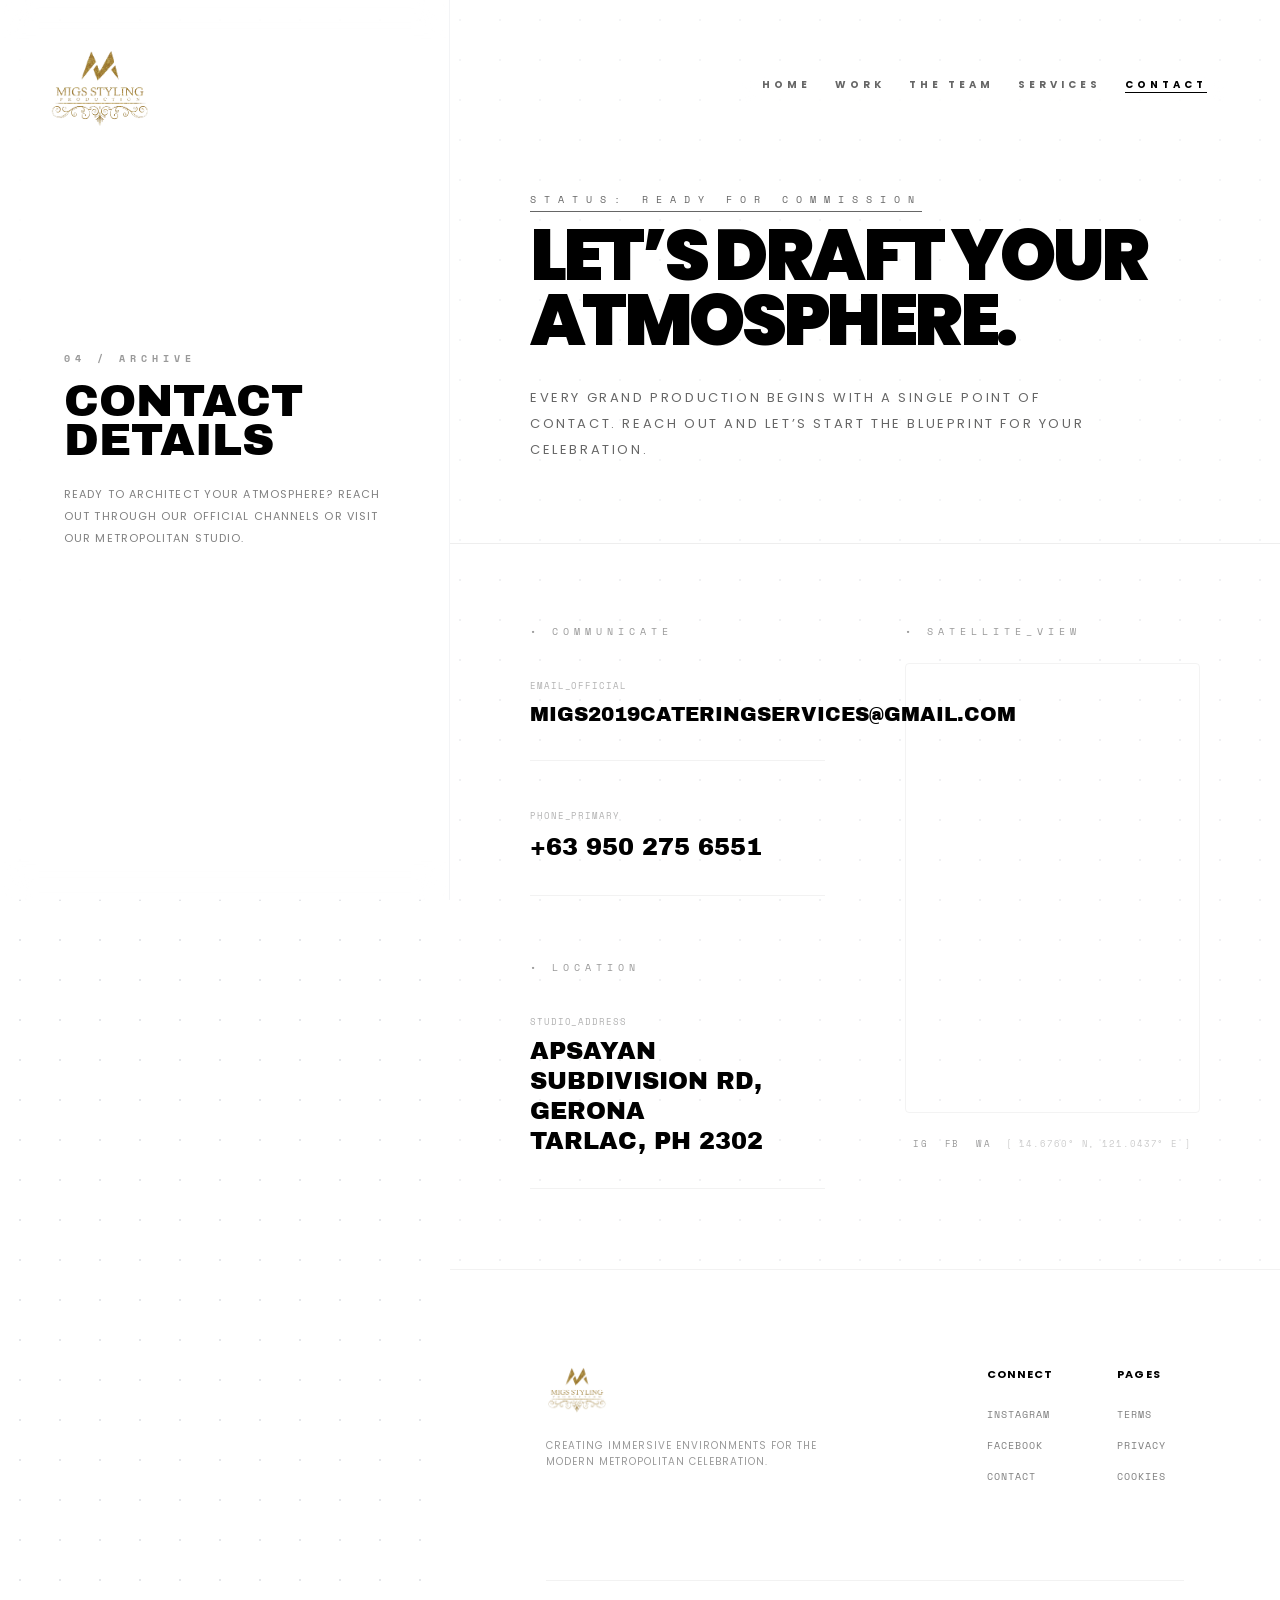
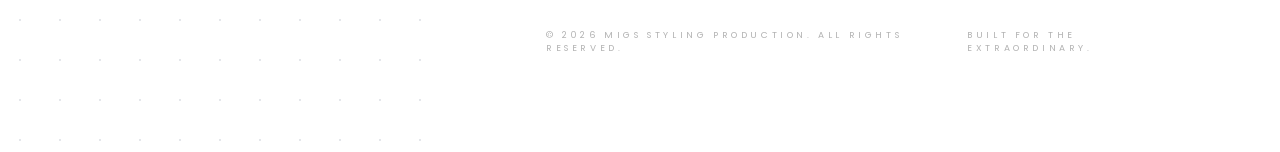
==== contact.html @ 62ed7e39 "Initiation of web upload base files" ====
<!DOCTYPE html>
<html lang="en">
<head>
    <meta charset="UTF-8">
    <meta name="viewport" content="width=device-width, initial-scale=1.0">
    <title>MIGS | CONTACT_HUB</title>
    <link rel="icon" href="resource/favicon.ico" type="image/x-icon">
    <link href="output.css" rel="stylesheet">
    <link href="https://fonts.googleapis.com/css2?family=Archivo+Black&family=Poppins:wght@300;400;600;700;900&family=Space+Mono&display=swap" rel="stylesheet">

    <style>
        .font-archivo {
            font-family: 'Archivo Black', sans-serif;
        }

        .font-mono {
            font-family: 'Space Mono', monospace;
        }

        .blueprint-bg {
            background-image: radial-gradient(#e5e7eb 1px, transparent 1px);
            background-size: 40px 40px;
        }

        /* Standardized Section Background for Contact Hub */
        .spec-section {
            background-color: rgba(255, 255, 255, 0.6);
            border-bottom: 1px solid #eee;
        }
    </style>
    <script>
        tailwind.config = {
            theme: {
                extend: {
                    colors: {
                        primary: '#0f0e47',
                    }
                }
            }
        }
    </script>
</head>
<body class="blueprint-bg font-['Poppins'] text-primary overflow-x-hidden bg-white/10">

    <nav class="fixed top-0 left-0 w-full z-[100] flex justify-between items-start p-6 md:p-12 pointer-events-none">
        <a href="index.html" class="pointer-events-auto">
            <img src="resource/migslogo.png" alt="Logo" class="h-20 w-auto object-contain">
        </a>
        <div class="flex gap-6 text-[10px] uppercase tracking-[0.4em] font-bold text-black/60 pointer-events-auto mt-4 bg-white/40 backdrop-blur-md px-6 py-3 rounded-full border border-white/20">
            <a href="index.html" class="hover:text-black">Home</a>
            <a href="projects.html" class="hover:text-black">Work</a>
            <a href="team.html" class="hover:text-black">The Team</a>
            <a href="services.html" class="hover:text-black">Services</a>
            <a href="contact.html" class="text-black border-b border-black">Contact</a>
        </div>
    </nav>

    <div class="flex flex-col md:flex-row min-h-screen">

        <aside class="hidden md:flex sidebar-container w-[450px] max-w-[40vw] h-screen sticky top-0 bg-white/30 backdrop-blur-lg z-50 border-r border-gray-100 p-16 flex-col justify-center">
            <span class="text-[10px] text-black/40 tracking-[0.5em] font-bold uppercase mb-4 block font-mono">04 / ARCHIVE</span>
            <h1 class="font-archivo text-4xl md:text-[3.5vw] uppercase leading-[0.85] mb-6">Contact<br>Details</h1>
            <p class="text-[11px] uppercase tracking-widest leading-loose text-black/50">
                Ready to architect your atmosphere? Reach out through our official channels or visit our metropolitan studio.
            </p>
        </aside>

        <main class="flex-1">

            <section class="spec-section pt-48 pb-20 px-12 md:px-20 relative z-20">
                <div class="max-w-4xl">
                    <span class="font-mono text-[10px] tracking-[0.8em] text-black/60 block mb-4 uppercase underline underline-offset-8">Status: Ready for Commission</span>
                    <h2 class="font-black text-5xl md:text-7xl uppercase leading-[0.9] mb-8 tracking-tighter">Let’s draft your<br>atmosphere.</h2>
                    <p class="text-[13px] uppercase tracking-[0.2em] leading-loose text-black/60 max-w-xl">
                        Every grand production begins with a single point of contact. Reach out and let’s start the blueprint for your celebration.
                    </p>
                </div>
            </section>

            <section class="py-20 px-12 md:px-20 bg-white/40">
                <div class="grid grid-cols-1 lg:grid-cols-2 gap-20 max-w-6xl">

                    <div class="space-y-16">
                        <div>
                            <span class="font-mono text-[10px] tracking-[0.5em] text-black/40 mb-10 block uppercase">• COMMUNICATE</span>
                            <div class="space-y-12">
                                <a href="mailto:migs2019cateringservices@gmail.com" class="group block border-b border-black/5 pb-8 transition-all hover:pl-4 hover:border-black/20">
                                    <span class="font-mono text-[9px] text-black/30 block mb-2 tracking-widest uppercase">EMAIL_OFFICIAL</span>
                                    <span class="font-archivo text-large md:text-xl uppercase group-hover:text-gray-600">migs2019cateringservices@gmail.com</span>
                                </a>
                                <a href="tel:+639502756551" class="group block border-b border-black/5 pb-8 transition-all hover:pl-4 hover:border-black/20">
                                    <span class="font-mono text-[9px] text-black/30 block mb-2 tracking-widest uppercase">PHONE_PRIMARY</span>
                                    <span class="font-archivo text-xl md:text-2xl uppercase group-hover:text-gray-600">+63 950 275 6551</span>
                                </a>
                            
                            </div>
                        </div>

                        <div>
                            <span class="font-mono text-[10px] tracking-[0.5em] text-black/40 mb-10 block uppercase">• LOCATION</span>
                            <div class="border-b border-black/5 pb-8">
                                <span class="font-mono text-[9px] text-black/30 block mb-2 tracking-widest uppercase">STUDIO_ADDRESS</span>
                                <span class="font-archivo text-xl md:text-2xl uppercase leading-tight">
                                    Apsayan Subdivision Rd, Gerona <br>
                                    Tarlac, PH 2302
                                </span>
                            </div>
                        </div>
                    </div>

                    <div class="space-y-6">
                        <span class="font-mono text-[10px] tracking-[0.5em] text-black/40 block uppercase">• SATELLITE_VIEW</span>
                        <div class="h-[450px] w-full grayscale invert-[0.05] contrast-[1.1] border border-black/5 rounded-sm overflow-hidden">
    <iframe 
        src="https://maps.google.com/maps?q=15.609540165967038,120.58401027116443&hl=en&z=16&output=embed"
        width="100%" 
        height="100%" 
        style="border:0;" 
        allowfullscreen="" 
        loading="lazy"
        referrerpolicy="no-referrer-when-downgrade">
    </iframe>
</div>
                        <div class="flex justify-between items-center px-2">
                            <div class="flex gap-4">
                                <a href="#" class="font-mono text-[9px] tracking-[0.2em] uppercase text-black/40 hover:text-black">IG</a>
                                <a href="#" class="font-mono text-[9px] tracking-[0.2em] uppercase text-black/40 hover:text-black">FB</a>
                                <a href="#" class="font-mono text-[9px] tracking-[0.2em] uppercase text-black/40 hover:text-black">WA</a>
                            </div>
                            <p class="font-mono text-[9px] text-black/20 tracking-widest uppercase">
                                [ 14.6760° N, 121.0437° E ]
                            </p>
                        </div>
                    </div>
                </div>
            </section>

            <footer class="bg-white p-12 md:p-24 border-t border-black/5 relative z-20">
                <div class="flex flex-col md:flex-row justify-between items-start gap-12">
                    <div class="max-w-xs">
                        <img src="resource/migslogo.png" alt="Logo" class="h-12 mb-6">
                        <p class="text-[10px] uppercase tracking-widest text-black/40 leading-relaxed">
                            Creating immersive environments for the modern metropolitan celebration.
                        </p>
                    </div>
                    <div class="grid grid-cols-2 gap-16">
                        <div>
                            <h5 class="text-[11px] font-bold tracking-widest mb-6 uppercase">CONNECT</h5>
                            <ul class="text-[10px] space-y-4 text-black/50 uppercase tracking-widest font-mono">
                                <li><a href="https://l.facebook.com/l.php?u=https%3A%2F%2Fwww.instagram.com%2Fmigsstylingprod%3Ffbclid%3DIwZXh0bgNhZW0CMTAAYnJpZBEyRDJNSFpGazBQNXNxMUNoRnNydGMGYXBwX2lkEDIyMjAzOTE3ODgyMDA4OTIAAR7lH0Ag-Unb-6CJsbVTkCqqlP7FicvbWJEwOMwR0pOcxfyNJXtdsWY0_3BQmw_aem_j8aiS9Jj15FclW0dmjp78w&h=AT7JyvNkYEuI4J86WICiXe7CMDy872VYWx4S28fzypt262_jow8KnMTM787_Ame4mOV4twCaSWduEM5p5E3KlWk8vdukPh9zOWbM_pc_IYT4X79SUHBfT-SN1EohYZgET_qu" class="hover:text-black transition-colors">Instagram</a></li>
                                <li><a href="https://www.facebook.com/migscatering/" class="hover:text-black transition-colors">Facebook</a></li>
                                <li><a href="contact.html" class="hover:text-black transition-colors">Contact</a></li>
                            </ul>
                        </div>
                        <div>
                            <h5 class="text-[11px] font-bold tracking-widest mb-6 uppercase">PAGES</h5>
                            <ul class="text-[10px] space-y-4 text-black/50 uppercase tracking-widest font-mono">
                                <li><a href="terms.html" class="hover:text-black transition-colors">Terms</a></li>
                                <li><a href="privacy.html" class="hover:text-black transition-colors">Privacy</a></li>
                                <li><a href="cookies.html" class="hover:text-black transition-colors">Cookies</a></li>
                            </ul>
                        </div>
                    </div>
                </div>
                <div class="mt-24 pt-12 border-t border-black/5 flex flex-col md:flex-row justify-between items-center gap-6">
                    <span class="text-[9px] text-black/30 uppercase tracking-[0.4em]">© 2026 Migs Styling Production. All Rights Reserved.</span>
                    <span class="text-[9px] text-black/30 uppercase tracking-[0.4em]">Built for the Extraordinary.</span>
                </div>
            </footer>
        </main>
    </div>

</body>
</html>
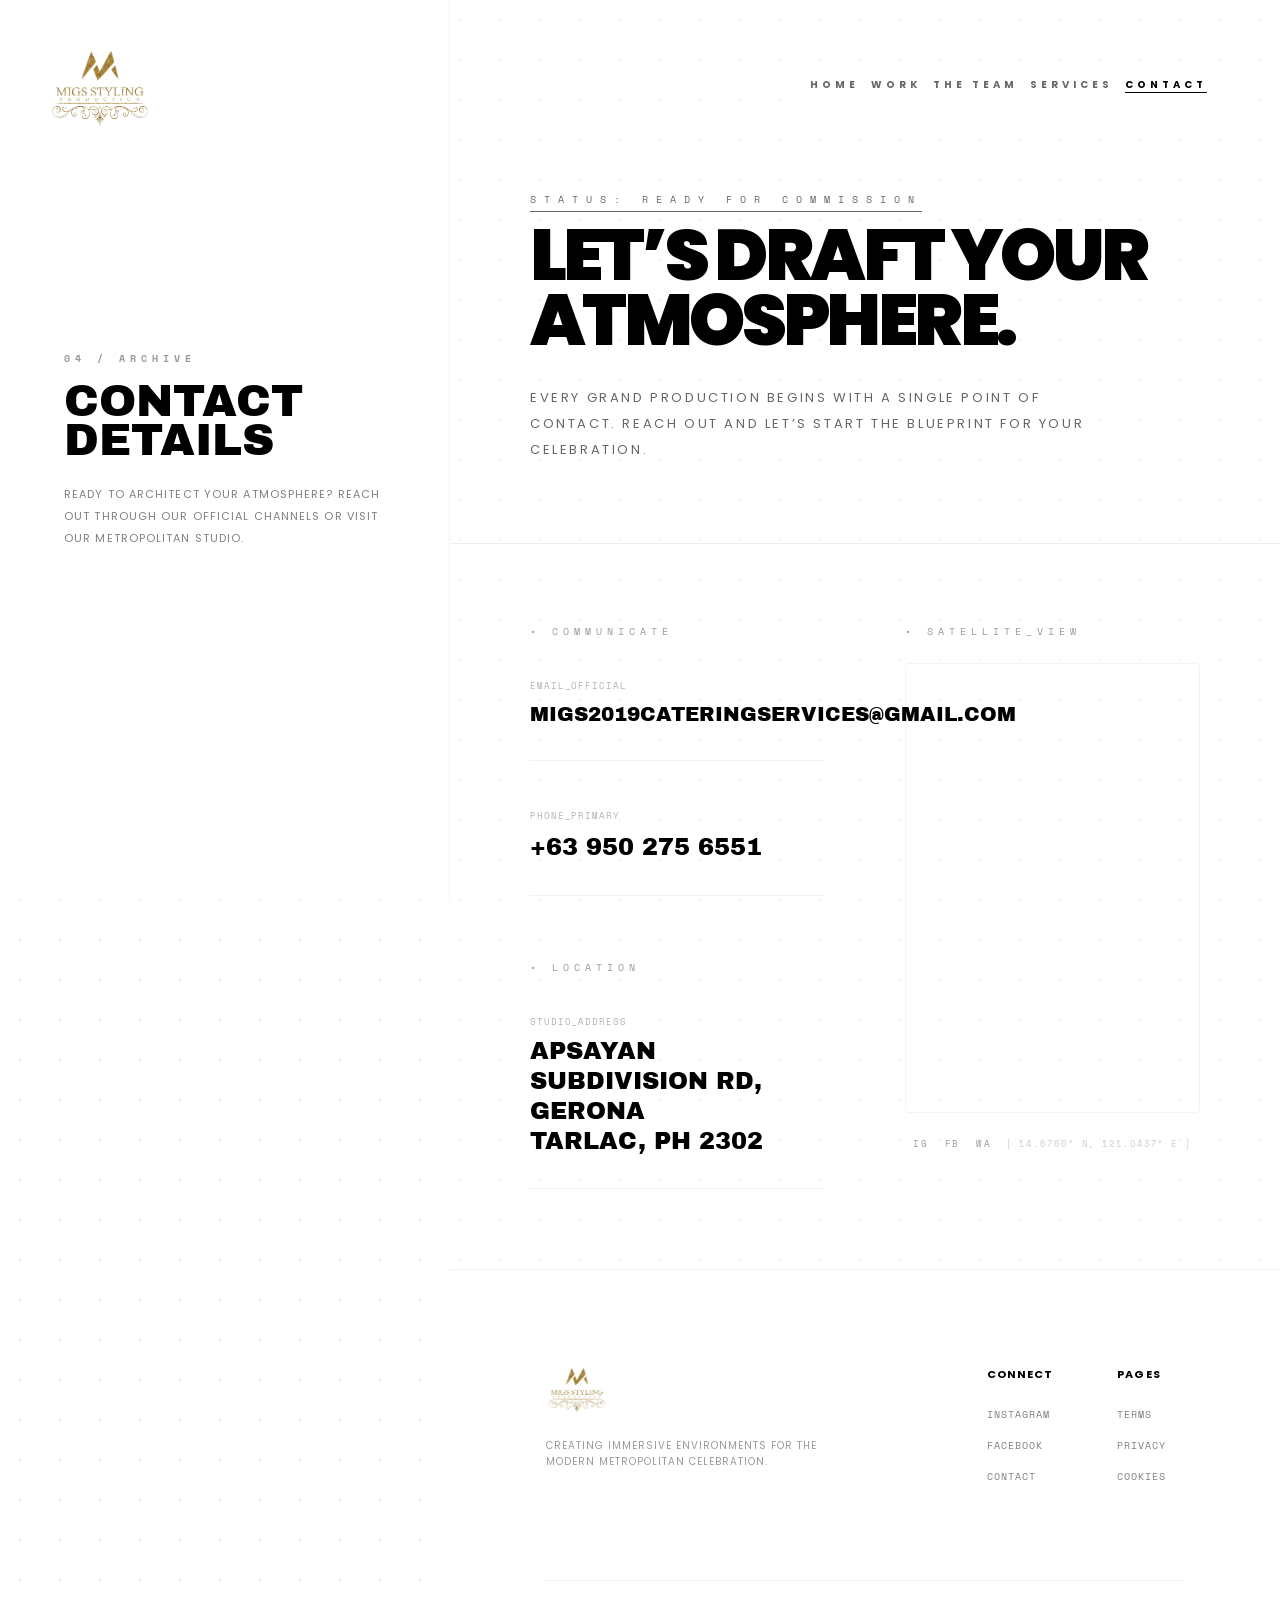
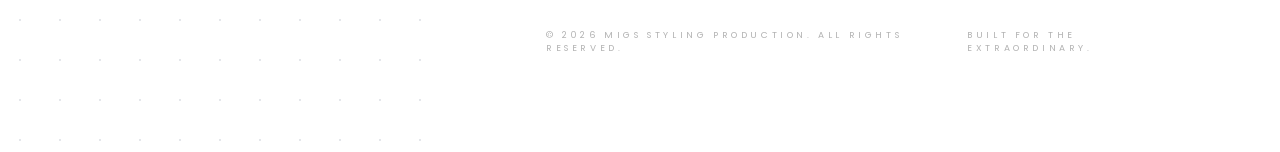
==== commit 8e5842c4: "update font size and projects page" ====
--- a/contact.html
+++ b/contact.html
@@ -27,6 +27,10 @@
             background-color: rgba(255, 255, 255, 0.6);
             border-bottom: 1px solid #eee;
         }
+  @media (max-width:768px) {
+            nav .flex a { font-size: 1.8vw !important; }
+            
+        }
     </style>
     <script>
         tailwind.config = {
@@ -46,7 +50,7 @@
         <a href="index.html" class="pointer-events-auto">
             <img src="resource/migslogo.png" alt="Logo" class="h-20 w-auto object-contain">
         </a>
-        <div class="flex gap-6 text-[10px] uppercase tracking-[0.4em] font-bold text-black/60 pointer-events-auto mt-4 bg-white/40 backdrop-blur-md px-6 py-3 rounded-full border border-white/20">
+        <div class="flex gap-3 text-[10px] uppercase tracking-[0.4em] font-bold text-black/60 pointer-events-auto mt-4 bg-white/40 backdrop-blur-md px-6 py-3 rounded-full border border-white/20">
             <a href="index.html" class="hover:text-black">Home</a>
             <a href="projects.html" class="hover:text-black">Work</a>
             <a href="team.html" class="hover:text-black">The Team</a>
